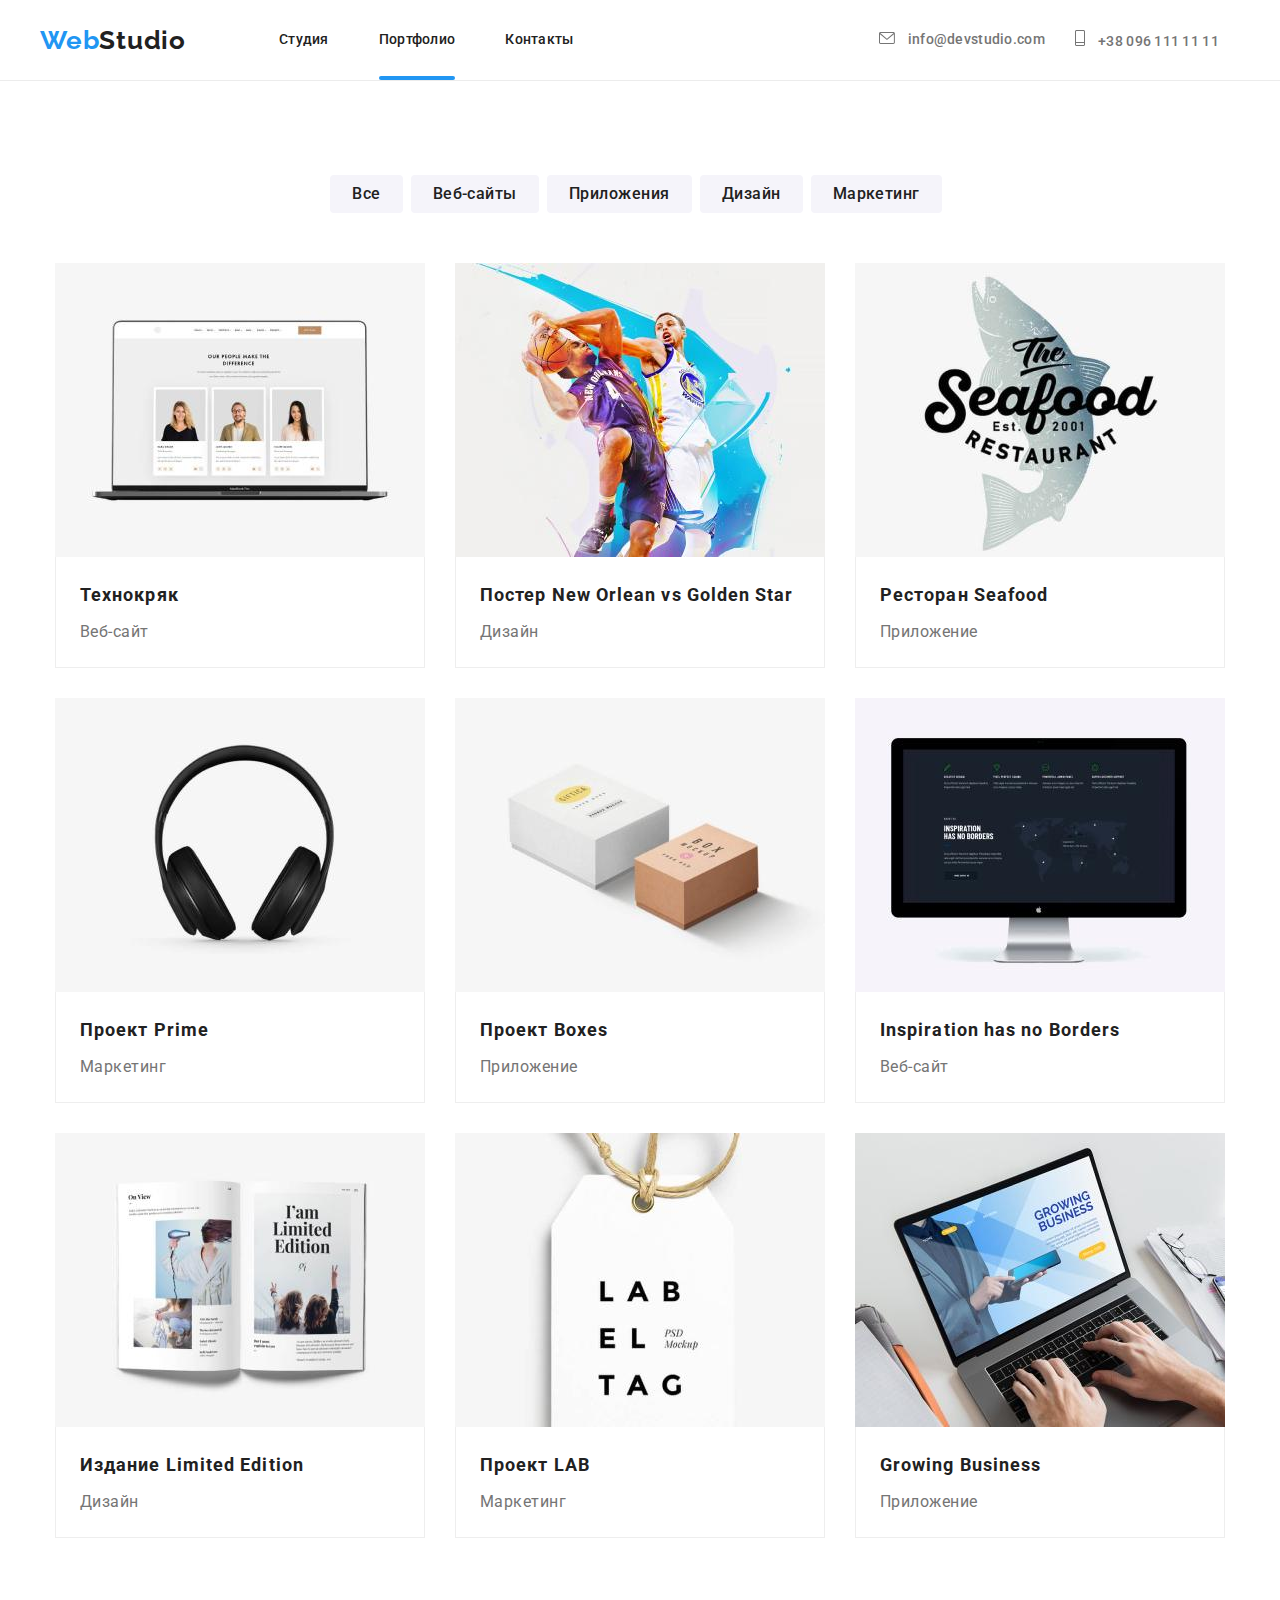
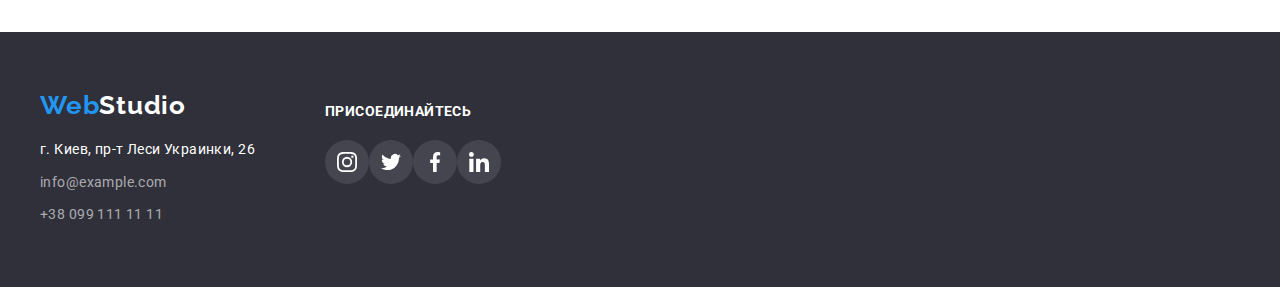
==== portfolio.html @ 4caee126 "10.05.2022" ====
<!DOCTYPE html>
<html lang="en">
  <head>
    <meta charset="UTF-8" />
    <meta http-equiv="X-UA-Compatible" content="IE=edge" />
    <meta name="viewport" content="width=device-width, initial-scale=1.0" />
    <title>Портфолио</title>
    <link
      href="https://fonts.googleapis.com/css2?family=Roboto:wght@400;500;700;900&display=swap"
      rel="stylesheet"
    />
    <link
      href="https://fonts.googleapis.com/css2?family=Raleway:wght@700&display=swap"
      rel="stylesheet"
    />
    <link rel="stylesheet" href="https://github.com/sindresorhus/modern-normalize/blob/main/modern-normalize.css">
    <link rel="stylesheet" href="./css/styles.css" />
  </head>
  <body>

    <!--Шапка сайту-->
    
    <header class="header">
      <div class="container head">
        <nav class="navigation-head">
          <a href="./index.html" class="logo"
            ><span class="logo-web">Web</span>Studio</a
          >
          <ul class="navigation">
            <li><a href="./index.html" class="link">Студия</a></li>
            <li><a href="./portfolio.html" class="link link-current">Портфолио</a></li>
            <li><a href=" " class="link">Контакты</a></li>
          </ul>
        </nav>
        <ul class="contact-data">
          <li class="mail-tel">
            <a href="mailto:info@devstudio.com" class="site-contacts">
              <svg class="icon-mail" width="16px" height="12px">
                <use href="./images/symbol-defs.svg#icon-mail" class="mail"></use>
              </svg>
              info@devstudio.com</a>
          </li>
          <li class="mail-tel">
            <a href="tel:++380961111111" class="site-contacts">
              <svg class="icon-tel" width="10px" height="16px">
              <use href="./images/symbol-defs.svg#icon-telephone" class="tel"></use>
            </svg>
            +38 096 111 11 11</a
            >
          </li>
        </ul>
      </div>
    </header>
 
    <!--основна частина-->
    <main>
      <section class="filters">
        <div class="container">
          <ul class="buttons">
            <li><button type="button" class="button-p">Все</button></li>
            <li><button type="button" class="button-p">Веб-сайты</button></li>
            <li><button type="button" class="button-p">Приложения</button></li>
            <li><button type="button" class="button-p">Дизайн</button></li>
            <li><button type="button" class="button-p">Маркетинг</button></li>
          </ul>
          <ul class="projects">
            <li class="card-project">
              <div class="card-side">
                <div class="variant">
                  <div class="overlay">
                    <p class="text">
                      Ресурс предлагает комплексные предложения с разным уровнем функционала и сервисов. Все это позволит посетителю
                      получить исчерпывающие сведения о компании или частном лице.
                    </p>
                  </div>
                  <img 
                     src="./images/laptop.jpg"
                     alt="ноутбук"
                     width="370"
                     height="294"
                   />
                 </div>
              <div class="project-text">
                <h2 class="projects-name">Технокряк</h2>
                <p class="projects-type">Веб-сайт</p>
              </div>
              </div>
            </li>
            <li class="card-project"> 
              <div class="variant">
                 <div class="overlay">
                    <p class="text">
                      Ресурс предлагает комплексные предложения с разным уровнем функционала и сервисов. Все это позволит посетителю
                      получить исчерпывающие сведения о компании или частном лице.
                    </p>
                  </div>    
                <img src="./images/people.jpg" alt="баскетболісти" width="370" height="294" />
              </div>
                 
                <div class="project-text">
                <h2 class="projects-name">Постер New Orlean vs Golden Star</h2>
                <p class="projects-type">Дизайн</p>
              </div>
            </li>
            <li class="card-project">
              <div class="variant">
                <div class="overlay">
                  <p class="text">
                    Ресурс предлагает комплексные предложения с разным уровнем функционала и сервисов. Все это позволит посетителю
                    получить исчерпывающие сведения о компании или частном лице.
                  </p>
                </div>
              <img
                src="./images/name.jpg"
                alt="назва"
                width="370"
                height="294"
              />
              </div>
              <div class="project-text">
                <h2 class="projects-name">Ресторан Seafood</h2>
                <p class="projects-type">Приложение</p>
              </div>
            </li>
            <li class="card-project">
              <div class="variant">
                <div class="overlay">
                  <p class="text">
                    Ресурс предлагает комплексные предложения с разным уровнем функционала и сервисов. Все это позволит посетителю
                    получить исчерпывающие сведения о компании или частном лице.
                  </p>
                </div>
              <img
                src="./images/headers.jpg"
                alt="навушники"
                width="370"
                height="294"
              /></div>
              <div class="project-text">
                <h2 class="projects-name">Проект Prime</h2>
                <p class="projects-type">Маркетинг</p>
              </div>
            </li>
            <li class="card-project">
              <div class="variant">
                <div class="overlay">
                  <p class="text">
                    Ресурс предлагает комплексные предложения с разным уровнем функционала и сервисов. Все это позволит посетителю
                    получить исчерпывающие сведения о компании или частном лице.
                  </p>
                </div>
              <img
                src="./images/boxes.jpg"
                alt="коробки"
                width="370"
                height="294"
              /></div>
              <div class="project-text">
                <h2 class="projects-name">Проект Boxes</h2>
                <p class="projects-type">Приложение</p>
              </div>
            </li>
            <li class="card-project">
              <div class="variant">
                <div class="overlay">
                  <p class="text">
                    Ресурс предлагает комплексные предложения с разным уровнем функционала и сервисов. Все это позволит посетителю
                    получить исчерпывающие сведения о компании или частном лице.
                  </p>
                </div>
              <img
                src="./images/screen.jpg"
                alt="монітор"
                width="370"
                height="294"
              />
              </div>
              <div class="project-text">
                <h2 class="projects-name" lang="eng">
                  Inspiration has no Borders
                </h2>
                <p class="projects-type">Веб-сайт</p>
              </div>
            </li>
            <li class="card-project">
              <div class="variant">
                <div class="overlay">
                  <p class="text">
                    Ресурс предлагает комплексные предложения с разным уровнем функционала и сервисов. Все это позволит посетителю
                    получить исчерпывающие сведения о компании или частном лице.
                  </p>
                </div>
              <img
                src="./images/book.jpg"
                alt="книжка"
                width="370"
                height="294"
              /></div>
              <div class="project-text">
                <h2 class="projects-name">Издание Limited Edition</h2>
                <p class="projects-type">Дизайн</p>
              </div>
            </li>
            <li class="card-project">
              <div class="variant">
                <div class="overlay">
                  <p class="text">
                    Ресурс предлагает комплексные предложения с разным уровнем функционала и сервисов. Все это позволит посетителю
                    получить исчерпывающие сведения о компании или частном лице.
                  </p>
                </div>
              <img
                src="./images/label.jpg"
                alt="емблема"
                width="370"
                height="294"
              /></div>
              <div class="project-text">
                <h2 class="projects-name">Проект LAB</h2>
                <p class="projects-type">Маркетинг</p>
              </div>
            </li>
            <li class="card-project">
              <div class="variant">
                <div class="overlay">
                  <p class="text">
                    Ресурс предлагает комплексные предложения с разным уровнем функционала и сервисов. Все это позволит посетителю
                    получить исчерпывающие сведения о компании или частном лице.
                  </p>
                </div>
              <img
                src="./images/hands.jpg"
                alt="руки на науті"
                width="370"
                height="294"
              /></div>
              <div class="project-text">
                <h2 class="projects-name" lang="eng">Growing Business</h2>
                <p class="projects-type">Приложение</p>
              </div>
            </li>
          </ul>
        </div>
      </section>
    </main>

    <!--Футер-->
    <footer>
      <section class="contact">
          <div class="container">
            <div class="lacate">
          <a href="./index.html" class="logo"
          ><span class="logo-web">Web</span>Studio</a
        >
        <address>
          <ul>
            <li class="address">
              <a
                href="https://www.google.com/maps/place/%D0%B1%D1%83%D0%BB%D1%8C%D0%B2%D0%B0%D1%80+%D0%9B%D0%B5%D1%81%D1%96+%D0%A3%D0%BA%D1%80%D0%B0%D1%97%D0%BD%D0%BA%D0%B8,+26,+%D0%9A%D0%B8%D1%97%D0%B2,+02000/@50.4265807,30.5361971,17z/data=!4m5!3m4!1s0x40d4cf0e033ecbe9:0x57a4dffefec77da0!8m2!3d50.4265807!4d30.5383858"
                class="contact-footer"
                >г. Киев, пр-т Леси Украинки, 26</a
              >
            </li>
            <li class="address">
              <a href="mailto:info@example.com" class="contact-footer"
                >info@example.com</a
              >
            </li>
            <li class="address">
              <a href="tel:+380991111111" class="contact-footer"
                >+38 099 111 11 11</a
              >
            </li>
          </ul>
        </address>
            </div>
           <div class="social">
            <h3>Присоединайтесь</h3>  
            <ul class="social-link">
             <li class="instagram">
              <a href class="button-social">
                 <svg class="button-icon" width="20px" height="20px">
                   <use href="./images/symbol-defs.svg#icon-instagram"
                   ></use>
                 </svg>
                </a>
              </li>
             <li class="twitter">
              <a href class="button-social">
                <svg class="button-icon" width="20px" height="20px">
                  <use href="./images/symbol-defs.svg#icon-twitter"></use>
                </svg>
                </a>
             </li>
             <li class="facebook">
              <a href class="button-social">
                <svg class="button-icon" width="20px" height="20px">
                  <use href="./images/symbol-defs.svg#icon-facebook"></use>
                </svg>
                </a>
             </li>
             <li class="linkedin">
               <a href class="button-social">
                 <svg class="button-icon" width="20px" height="20px">
                   <use href="./images/symbol-defs.svg#icon-linkedin"></use>
                 </svg>
                </a>
            </li>
            </ul>
           </div>
          </div>
      </section>  
    </footer>
  </body>
</html>
---- css/styles.css ----
::after,
::before {
  box-sizing: border-box;
}

:root {
  --primery-texy-color: #212121;
  --secondary-text-color: #757575;
  --hover-text-color: #2196f3;
  --absolut-white-header: #ffffff;
  --title-footer-dark: #2f303a;
  --mine-fone-color: #e5e5e5;
  --team-button-color: #f5f4fa;
  --contact-data-color: rgba(255, 255, 255, 0.6);
}

body {
  font-family: Roboto, sans-serif;
  color: var(--primery-texy-color);
  background-color: var(--mine-fone-color);
  margin: 0;
}

li {
  list-style-type: none;
}

.header {
  display: block;
  border-bottom: 1px solid #ececec;
}

/*оформлення тексту навігаційних кнопок*/
.navigation {
  display: flex;
  margin-left: 93px;
  font-weight: 500;
  font-size: 14px;
  line-height: 1;
  letter-spacing: 0.02em;
}

.navigation .link {
  position: relative;
  display: block;
  padding: 32px 0px;
}

.link-current::after {
  display: block;
  content: "";
  position: absolute;
  bottom: 0;
  left: 0;
  width: 100%;
  height: 4px;
  background-color: var(--hover-text-color);
  border-radius: 2px;
  transition: background-color 250ms cubic-bezier(0.4, 0, 0.2, 1);
}

.contact-data {
  display: flex;
  margin-left: 305px;
  align-items: center;
}

.navigation-head {
  display: flex;
  align-items: center;
}

.header .container {
  display: flex;
  align-items: center;
  background-color: var(--absolut-white-header);
}

.images {
  display: flex;
  justify-content: center;
}

.images li {
  margin-right: 30px;
}
.images li :last-child {
  margin-right: 0px;
}

.navigation li {
  margin-right: 50px;
}

.contact-data li {
  margin-right: 30px;
}

.navigation :last-child,
.contact-data :last-child,
.images :last-child {
  margin-right: 0px;
}

/*----робимо інший бік карточки ----*/
.variant {
  position: relative;
}

.overlay {
  position: absolute;
  top: 0;
  left: 0;
  width: 370px;
  height: 294px;
  color: var(--absolut-white-header);
  background-color: rgba(33, 150, 243, 0.9);
  transform: translateY(100%);
  transition: transform 250ms cubic-bezier(0.4, 0, 0.2, 1);
}

.variant {
  overflow: hidden;
  transition: color 2250ms cubic-bezier(0.4, 0, 0.2, 1);
  overflow: hidden;
}

.card-project:hover .overlay {
  transform: translateY(0%);
}

.text {
  padding-left: 24px;
  padding-right: 24px;
  padding-top: 63px;
  text-align: justify;
  font-style: normal;
  font-weight: 400;
  font-size: 18px;
  line-height: 28px;
  letter-spacing: 0.03em;
}

.list-benefits p {
  color: var(--secondary-text-color);
  font-weight: 400;
  font-size: 14px;
  line-height: 1.71;
  letter-spacing: 0.03em;
}
.buttons {
  display: flex;
  justify-content: center;
  margin-bottom: 50px;
  transition: background-color 250ms cubic-bezier(0.4, 0, 0.2, 1);
}

.button-m:hover {
  background-color: var(--absolut-white-header);
  color: var(--hover-text-color);
}
.button-m {
  font-family: "Roboto", sans-serif;
  min-width: 200px;
  min-height: 50px;
  padding: 10px 32px;
  border: none;
  border-radius: 4px;
  text-align: center;
  cursor: pointer;
  background: var(--hover-text-color);
  color: var(--absolut-white-header);
  font-weight: 700;
  font-size: 16px;
  line-height: 1.6;
  letter-spacing: 0.06em;
  transition: color 250ms cubic-bezier(0.4, 0, 0.2, 1),
    background-color 250ms cubic-bezier(0.4, 0, 0.2, 1);
}

.buttons .button-p:last-child {
  margin-right: 8px;
}

.button-p {
  font-family: "Roboto", sans-serif;
  padding: 6px 22px;
  border-radius: 4px;
  border-width: 0;
  cursor: pointer;
  background: var(--team-button-color);
  color: var(--primery-texy-color);
  font-weight: 500;
  font-size: 16px;
  line-height: 1.62;
  text-align: center;
  letter-spacing: 0.03em;
  transition: color 250ms cubic-bezier(0.4, 0, 0.2, 1),
    background-color 250ms cubic-bezier(0.4, 0, 0.2, 1);
}

.button-p:focus,
.button-p:hover {
  color: var(--absolut-white-header);
  background-color: var(--hover-text-color);
  box-shadow: 0px 1px 3px rgba(0, 0, 0, 0.12), 0px 1px 1px rgba(0, 0, 0, 0.14),
    0px 2px 1px rgba(0, 0, 0, 0.2);
  border-radius: 0px 0px 4px 4px;
}

.link-current,
.link:focus,
.link:hover,
.site-contacts:hover,
.site-contacts:focus {
  color: var(--hover-text-color);
}

.link {
  color: var(--primery-texy-color);
  font-style: normal;
  font-weight: 500;
  font-size: 14px;
  line-height: 1.14;
  letter-spacing: 0.02em;
  transition: color 250ms cubic-bezier(0.4, 0, 0.2, 1);
}

a {
  text-decoration: none;
}
.card-project {
  display: block;
  width: 370px;
  margin-left: 30px;
  margin-bottom: 30px;
}

.cards-team {
  width: 270px;
  height: 428px;
  background-color: var(--absolut-white-header);
  box-shadow: 0px 1px 3px rgba(0, 0, 0, 0.12), 0px 1px 1px rgba(0, 0, 0, 0.14),
    0px 2px 1px rgba(0, 0, 0, 0.2);
  border-radius: 0px 0px 4px 4px;
}

.logo {
  color: var(--primery-texy-color);
  font-family: "Raleway";
  font-weight: 700;
  font-size: 26px;
  line-height: 1;
  letter-spacing: 0.03em;
}

/*оформлення першої частини логотипу*/
.logo-web {
  color: var(--hover-text-color);
}

.hero {
  padding-bottom: 30px;
  color: var(--absolut-white-header);
  text-transform: uppercase;
  font-weight: 900;
  font-size: 44px;
  line-height: 1.36;
  letter-spacing: 0.06em;
}

.section-title {
  margin-bottom: 50px;
  margin-top: 0px;
  font-weight: 700;
  font-size: 36px;
  line-height: 1.16;
  letter-spacing: 0.03em;
  text-align: center;
}
.section-team,
.section-benefits {
  padding: 94px 0px;
  align-content: center;
}
.section-team {
  background-color: var(--team-button-color);
}

.section-work {
  padding-bottom: 94px;
  align-content: center;
}
ul,
h1,
h3,
p {
  margin: 0;
  padding: 0;
}

.mail-tel {
  display: flex;
}

.icon-mail,
.icon-tel
 {
  fill: #757575;
  padding-right: 10px;
  transition: fill 250ms cubic-bezier(0.4, 0, 0.2, 1);
}

.site-contacts:hover .icon-mail,
.site-contacts:hover .icon-tel,
.site-contacts:focus .icon-mail,
.site-contacts:focus .icon-tel {
  fill: var(--hover-text-color)
  
}



.car-list {
  width: 270px;
}
.car-list:first-child {
  margin-left: 0px;
}

.section-hero {
  background-size: 1600px 600px;
  background-repeat: no-repeat;
  background-position: 50%;
  background-image: linear-gradient(
    to right,
    rgba(47, 48, 58, 0.4),
    rgba(47, 48, 58, 0.4)
  );
  background-image: url(../images/hero.svg);
}

.icon-benefits {
  width: 70px;
  height: 70px;
  display: block;
  background-repeat: no-repeat;
  background-size: contain;
}

.four {
  display: flex;
  width: 270px;
  height: 120px;
  background-color: var(--team-button-color);
  margin-bottom: 30px;
  border-radius: 4px;
  align-items: center;
  justify-content: center;
}

.car-list {
  margin-left: 30px;
}

.list-benefits {
  display: flex;
  justify-content: center;
}

.list-benefits h3 {
  margin-bottom: 10px;
  font-weight: 700;
  font-size: 14px;
  line-height: 16px;
  letter-spacing: 0.03em;
  text-transform: uppercase;
}
.p {
  color: var(--secondary-text-color);
  font-weight: 700;
  font-size: 36px;
  line-height: 1.71;
  letter-spacing: 0.03em;
}
.personal {
  display: flex;
  justify-content: center;
}

.personal .cards-team + .cards-team {
  margin-left: 30px;
}

.name {
  margin-bottom: 10px;
  text-align: center;
  font-weight: 500;
  font-size: 16px;
  line-height: 1.18;
  letter-spacing: 0.03em;
}

.position {
  margin-bottom: 16px;
  color: var(--secondary-text-color);
  text-align: center;
  font-size: 16px;
  line-height: 1.18;
  letter-spacing: 0.03em;
}
.text-team {
  padding: 30px 0px;
}
.projects {
  display: flex;
  flex-wrap: wrap;
  justify-content: center;
}

.projects-name {
  margin: 0px;
  font-weight: 700;
  font-size: 18px;
  line-height: 2;
  letter-spacing: 0.06em;
  text-align: left;
}

.projects-type {
  padding: 4px 0px 0px 0px;
  color: var(--secondary-text-color);
  font-weight: 400;
  font-size: 16px;
  line-height: 1.87;
  letter-spacing: 0.03em;
}

.project-text {
  width: 320px;
  padding: 20px 24px;
  border-left: 1px solid #eee;
  border-right: 1px solid #eee;
  border-bottom: 1px solid #eee;
}

.card-project img {
  display: block;
}

.card-project:hover {
  box-shadow: 0px 1px 1px rgba(0, 0, 0, 0.12), 0px 4px 4px rgba(0, 0, 0, 0.06),
    1px 4px 6px rgba(0, 0, 0, 0.16);
  border-radius: 0px 0px 4px 4px;
}

address {
  margin-top: 20px;
}

.address {
  margin-bottom: 9px;
}
.address:last-child {
  margin-bottom: 0px;
}
.address:first-child {
  color: var(--absolut-white-header);
}

.contact-footer {
  color: rgba(255, 255, 255, 0.6);
  font-weight: 400;
  font-style: normal;
  font-size: 14px;
  line-height: 1.71;
  letter-spacing: 0.03em;
}
[href*="https"] {
  color: var(--absolut-white-header);
}

footer .logo {
  color: var(--absolut-white-header);
}
footer {
  padding: 60px 0px;
}

.site-contacts {
  color: var(--secondary-text-color);
  font-weight: 500;
  font-size: 14px;
  line-height: 1.14;
  letter-spacing: 0.02em;
  align-items: center;
}

.filters {
  padding-top: 94px;
  padding-bottom: 94px;
}

.container {
  width: 1200px;
  margin-left: auto;
  margin-right: auto;
  padding-left: 15px;
  padding-right: 15px;
}

.section-hero,/* - залишити темний фон в секції герой*/
footer {
  background-color: var(--title-footer-dark);
}

.header,
.benefits,
.wtahwedo,
main {
  background-color: var(--absolut-white-header);
}

.section-hero {
  text-align: center;
  padding-top: 215px;
  padding-bottom: 185px;
}

ul.projects {
  margin-bottom: -30px;
  margin-left: -30px;
}

.contact-links {
  margin-top: 20px;
}

.contact .container {
  display: flex;
}

.locate,
.social {
  margin-left: 70px;
}

.social-link,
.social-link-gray {
  display: flex;
  justify-content: center;
  align-items: center;
}

.social h3 {
  color: var(--absolut-white-header);
  font-style: normal;
  font-weight: 700;
  font-size: 14px;
  line-height: 1.14;
  letter-spacing: 0.03em;
  text-transform: uppercase;
  margin-bottom: 20px;
}

.social {
  padding-top: 12px;
}
.button-social {
  background-color: rgba(255, 255, 255, 0.1);
  transition: background-color 250ms cubic-bezier(0.4, 0, 0.2, 1);
  transition: fill 250ms cubic-bezier(0.4, 0, 0.2, 1);
}

.button-social-gray:hover,
.button-social:hover,
.button-social-gray:focus,
.button-social:focus {
  color: var(--absolut-white-header);
  background-color: var(--hover-text-color);
  fill: var(--absolut-white-header);
}

.button-social-gray:focus .svg-gray {
  fill: var(--absolut-white-header);
}

.button-social-gray,
.button-social {
  display: flex;
  padding: 0px;
  width: 44px;
  height: 44px;
  align-items: center;
  justify-content: center;
  border-radius: 50%;
  border: none;
  transition: background-color 250ms cubic-bezier(0.4, 0, 0.2, 1);
}

.button-social-gray .svg-gray {
  fill: rgba(175, 177, 184, 1);
}
.button-social-gray:hover .svg-gray {
  fill: var(--absolut-white-header);
}

.icon-gray,
.icon {
  margin-right: 10px;
}

.icon-gray:last-child,
.icon:last-child {
  margin-right: 0px;
}

.button-icon {
  background-repeat: no-repeat;
  background-position: 50%;
  background-size: contain;
  vertical-align: middle;
}

.button-part {
  justify-content: center;
  align-items: center;
  padding: 16px 32px;
  background-repeat: no-repeat;
  background-position: 50%;
  background-size: contain;
  fill: rgba(175, 177, 184, 1);
  transition: fill 250ms cubic-bezier(0.4, 0, 0.2, 1);
}

.button-part:hover,
.partners-button:hover {
  fill: #03a9f4;
  border-color: var(--hover-text-color);
}

.partners-button:focus .button-part {
  fill: #03a9f4;
}

.partners-button:focus {
  border-color: var(--hover-text-color);
}

.partners {
  padding-bottom: 94px;
  padding-top: 94px;
}

.our-partners {
  display: flex;
  justify-content: center;
  align-items: center;
}

.partners-button {
  display: flex;
  align-items: center;
  justify-content: center;
  border: solid 1px var(--primery-texy-color);
  border-radius: 4px;
  border-color: rgba(0, 0, 0, 0.25);
  background-color: var(--absolut-white-header);
  transition: border-color 250ms cubic-bezier(0.4, 0, 0.2, 1);
}

.partners-list {
  width: 170px;
  height: 92px;
  margin-right: 30px;
}

.partners-list:last-child {
  margin-right: 0px;
}

.partners .container h2 {
  margin-top: 0px;
  margin-bottom: 50px;
  font-style: Bold;
  font-size: 36px;
  line-height: 42px;
  text-align: center;
}

.backdrop {
  position: fixed;
  top: 0;
  left: 0;
  width: 100%;
  height: 100%;
  background-color: rgba(0, 0, 0, 0.1);
  opacity: 1;
  transition: opacity 250ms cubic-bezier(0.4, 0, 0.2, 1);
}

.backdrop.is-hidden {
  opacity: 0;
  pointer-events: none;
}

.backdrop.is-hidden .modal {
  transform: translate(-50%, -50%) scale(0.9);
}

.modal {
  position: absolute;
  width: 528px;
  height: 581px;
  top: 50%;
  left: 50%;
  background: #ffffff;
  box-shadow: 0px 1px 3px rgba(0, 0, 0, 0.12), 0px 1px 1px rgba(0, 0, 0, 0.14),
    0px 2px 1px rgba(0, 0, 0, 0.2);
  border-radius: 4px;
  transform: translate(-50%, -50%) scale(1);
  transition: transform 250ms cubic-bezier(0.4, 0, 0.2, 1);
}

.round-button {
  display: block;
  position: absolute;
  content: "";
  top: 8px;
  right: 8px;
  padding: 0%;
  margin: 0%;
  width: 30px;
  height: 30px;
  border-radius: 50%;
  border: solid 1px rgba(0, 0, 0, 0.1);
  background-color: #ffffff;
}

.cross {
  background-repeat: no-repeat;
  background-position: 50%;
  background-size: contain;
  vertical-align: middle;
  fill: #757575;
  transition: color 250ms cubic-bezier(0.4, 0, 0.2, 1);
}
/*
.round-button:hover .cross {
  color: var(--hover-text-color)
}*/

.images li {
  position: relative;
  width: 370px;
  height: 294px;
}

.image-name {
  display: block;
  content: "";
  width: 100%;
  height: 70px;
  position: absolute;
  bottom: 0;
  left: 0;
  background: rgba(47, 48, 58, 0.8);
}

.image-text {
  padding-top: 27px;
  font-weight: 700;
  font-size: 14px;
  line-height: 16px;
  text-align: center;
  letter-spacing: 0.03em;
  text-transform: uppercase;
  color: var(--absolut-white-header);
}
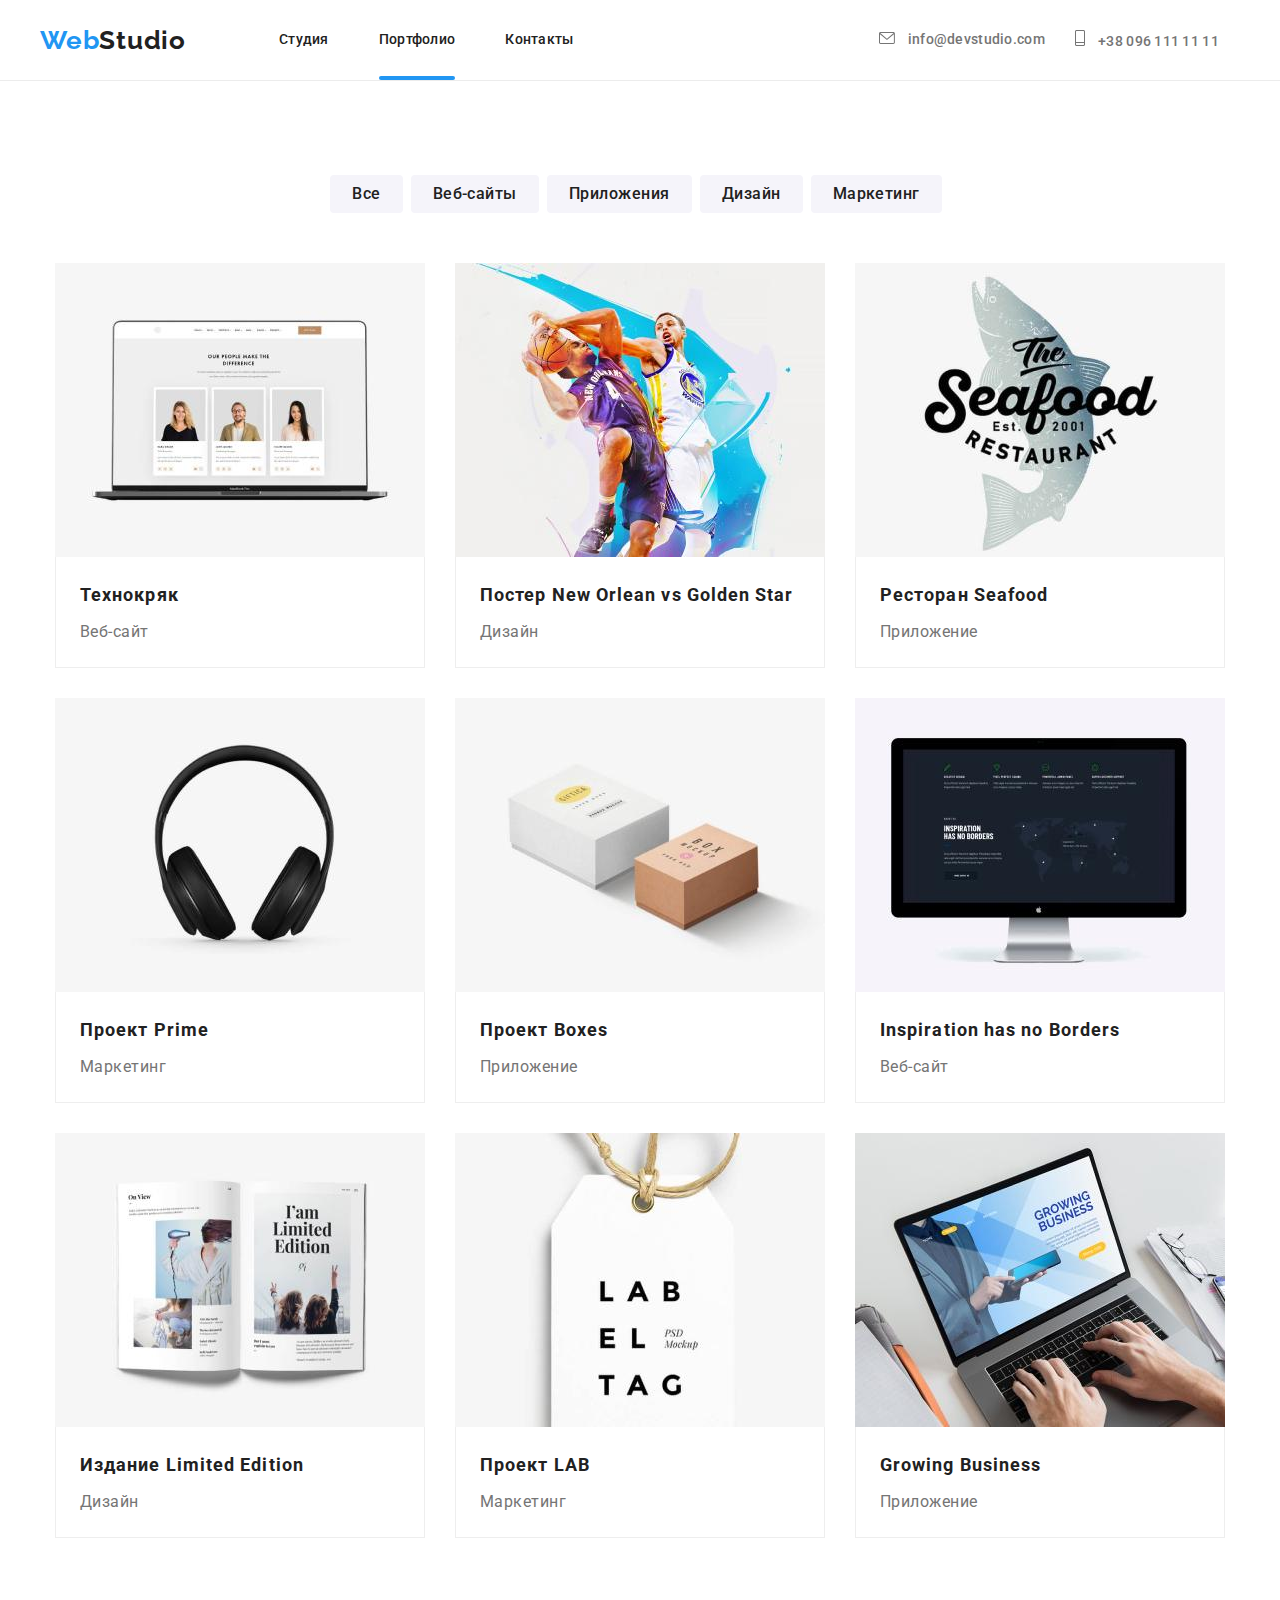
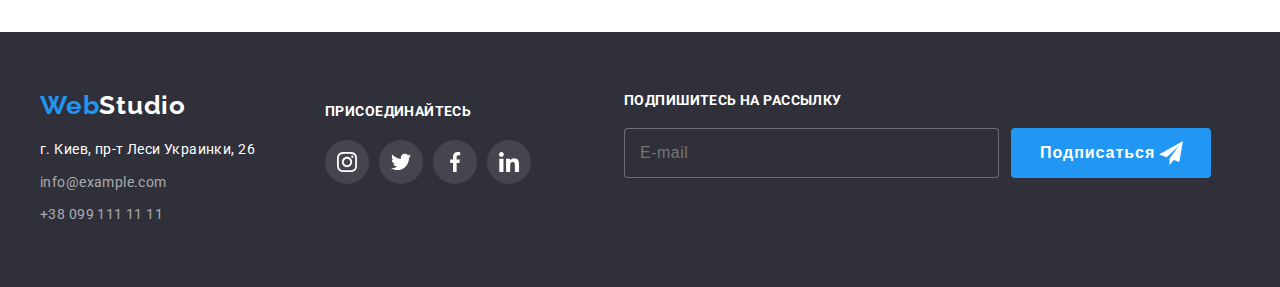
==== commit ae0b5529: "14.05.2022" ====
--- a/portfolio.html
+++ b/portfolio.html
@@ -18,8 +18,7 @@
   </head>
   <body>
 
-    <!--Шапка сайту-->
-    
+    <!--Шапка сайту-->    
     <header class="header">
       <div class="container head">
         <nav class="navigation-head">
@@ -247,69 +246,74 @@
     <!--Футер-->
     <footer>
       <section class="contact">
-          <div class="container">
-            <div class="lacate">
-          <a href="./index.html" class="logo"
-          ><span class="logo-web">Web</span>Studio</a
-        >
-        <address>
-          <ul>
-            <li class="address">
-              <a
-                href="https://www.google.com/maps/place/%D0%B1%D1%83%D0%BB%D1%8C%D0%B2%D0%B0%D1%80+%D0%9B%D0%B5%D1%81%D1%96+%D0%A3%D0%BA%D1%80%D0%B0%D1%97%D0%BD%D0%BA%D0%B8,+26,+%D0%9A%D0%B8%D1%97%D0%B2,+02000/@50.4265807,30.5361971,17z/data=!4m5!3m4!1s0x40d4cf0e033ecbe9:0x57a4dffefec77da0!8m2!3d50.4265807!4d30.5383858"
-                class="contact-footer"
-                >г. Киев, пр-т Леси Украинки, 26</a
-              >
-            </li>
-            <li class="address">
-              <a href="mailto:info@example.com" class="contact-footer"
-                >info@example.com</a
-              >
-            </li>
-            <li class="address">
-              <a href="tel:+380991111111" class="contact-footer"
-                >+38 099 111 11 11</a
-              >
-            </li>
-          </ul>
-        </address>
-            </div>
-           <div class="social">
-            <h3>Присоединайтесь</h3>  
+        <div class="container">
+          <div class="lacate">
+            <a href="./index.html" class="logo"><span class="logo-web">Web</span>Studio</a>
+            <address>
+              <ul>
+                <li class="address">
+                  <a href="https://www.google.com/maps/place/%D0%B1%D1%83%D0%BB%D1%8C%D0%B2%D0%B0%D1%80+%D0%9B%D0%B5%D1%81%D1%96+%D0%A3%D0%BA%D1%80%D0%B0%D1%97%D0%BD%D0%BA%D0%B8,+26,+%D0%9A%D0%B8%D1%97%D0%B2,+02000/@50.4265807,30.5361971,17z/data=!4m5!3m4!1s0x40d4cf0e033ecbe9:0x57a4dffefec77da0!8m2!3d50.4265807!4d30.5383858"
+                    class="contact-footer">г. Киев, пр-т Леси Украинки, 26</a>
+                </li>
+                <li class="address">
+                  <a href="mailto:info@example.com" class="contact-footer">info@example.com</a>
+                </li>
+                <li class="address">
+                  <a href="tel:+380991111111" class="contact-footer">+38 099 111 11 11</a>
+                </li>
+              </ul>
+            </address>
+          </div>
+          <div class="social">
+            <h3>Присоединайтесь</h3>
             <ul class="social-link">
-             <li class="instagram">
-              <a href class="button-social">
-                 <svg class="button-icon" width="20px" height="20px">
-                   <use href="./images/symbol-defs.svg#icon-instagram"
-                   ></use>
-                 </svg>
+              <li class="icon">
+                <a href class="button-social">
+                  <svg class="button-icon" width="20px" height="20px">
+                    <use href="./images/symbol-defs.svg#icon-instagram"></use>
+                  </svg>
+                </a>
+                </button>
+              </li>
+              <li class="icon">
+                <a href class="button-social">
+                  <svg class="button-icon" width="20px" height="20px">
+                    <use href="./images/symbol-defs.svg#icon-twitter"></use>
+                  </svg>
                 </a>
               </li>
-             <li class="twitter">
-              <a href class="button-social">
-                <svg class="button-icon" width="20px" height="20px">
-                  <use href="./images/symbol-defs.svg#icon-twitter"></use>
+              <li class="icon">
+                <a href class="button-social">
+                  <svg class="button-icon" width="20px" height="20px">
+                    <use href="./images/symbol-defs.svg#icon-facebook"></use>
+                  </svg>
+                </a>
+              </li>
+              <li class="icon">
+                <a href class="button-social">
+                  <svg class="button-icon" width="20px" height="20px">
+                    <use href="./images/symbol-defs.svg#icon-linkedin"></use>
+                  </svg>
+                </a>
+              </li>
+            </ul>
+          </div>
+          <div class="add-me">
+            <h2 class="">Подпишитесь на рассылку</h2>
+            <div class="add-box">
+              <form action="js-add">
+                <label class="client-data" for="e-mail"></label>
+                <input class:="add-field" type="email" name="name" id="e-mail" placeholder="E-mail">
+              </form>
+              <button class="button-add" type="submit">
+                <p>Подписаться</p>
+                <svg class="flight-send" width="24px" height="24px">
+                  <use href="./images/symbol-defs.svg#flight-send"></use>
                 </svg>
-                </a>
-             </li>
-             <li class="facebook">
-              <a href class="button-social">
-                <svg class="button-icon" width="20px" height="20px">
-                  <use href="./images/symbol-defs.svg#icon-facebook"></use>
-                </svg>
-                </a>
-             </li>
-             <li class="linkedin">
-               <a href class="button-social">
-                 <svg class="button-icon" width="20px" height="20px">
-                   <use href="./images/symbol-defs.svg#icon-linkedin"></use>
-                 </svg>
-                </a>
-            </li>
-            </ul>
-           </div>
+            </div>
           </div>
-      </section>  
+        </div>
+      </section>
     </footer>
   </body>
 </html>--- a/css/styles.css
+++ b/css/styles.css
@@ -304,8 +304,7 @@
 }
 
 .icon-mail,
-.icon-tel
- {
+.icon-tel {
   fill: #757575;
   padding-right: 10px;
   transition: fill 250ms cubic-bezier(0.4, 0, 0.2, 1);
@@ -315,11 +314,8 @@
 .site-contacts:hover .icon-tel,
 .site-contacts:focus .icon-mail,
 .site-contacts:focus .icon-tel {
-  fill: var(--hover-text-color)
-  
-}
-
-
+  fill: var(--hover-text-color);
+}
 
 .car-list {
   width: 270px;
@@ -725,30 +721,28 @@
 .round-button {
   display: block;
   position: absolute;
-  content: "";
   top: 8px;
   right: 8px;
-  padding: 0%;
-  margin: 0%;
+  padding: 0px;
   width: 30px;
   height: 30px;
   border-radius: 50%;
   border: solid 1px rgba(0, 0, 0, 0.1);
   background-color: #ffffff;
+  cursor: pointer;
 }
 
 .cross {
+  vertical-align: middle;
   background-repeat: no-repeat;
-  background-position: 50%;
   background-size: contain;
-  vertical-align: middle;
   fill: #757575;
-  transition: color 250ms cubic-bezier(0.4, 0, 0.2, 1);
-}
-/*
+  transition: fill 250ms cubic-bezier(0.4, 0, 0.2, 1);
+}
+
 .round-button:hover .cross {
-  color: var(--hover-text-color)
-}*/
+  fill: var(--hover-text-color);
+}
 
 .images li {
   position: relative;
@@ -777,3 +771,251 @@
   text-transform: uppercase;
   color: var(--absolut-white-header);
 }
+
+.form-title {
+  padding-top: 40px;
+  padding-bottom: 12px;
+  margin: 0px;
+  font-weight: 700;
+  font-size: 20px;
+  line-height: 23px;
+  text-align: center;
+  letter-spacing: 0.03em;
+  color: var(--primery-texy-color);
+}
+
+.role-groupe {
+  position: absolute;
+  top: 75px;
+  left: 40px;
+  width: 448px;
+  height: 342px;
+}
+
+.role-groupe {
+  display: block;
+}
+
+.data-box {
+  position: relative;
+  margin-bottom: 10px;
+  height: 58px;
+}
+
+.data-box-feed {
+  position: relative;
+  margin-bottom: 10px;
+}
+
+.data-field input {
+  position: relative;
+}
+
+.icon-box {
+  position: absolute;
+  left: 15px;
+  bottom: 9px;
+  transition: fill 250ms cubic-bezier(0.4, 0, 0.2, 1);
+}
+
+input:hover + .icon-box,
+input:focus + .icon-box,
+.icon-box:hover {
+  fill: var(--hover-text-color);
+}
+
+.data-box input {
+  box-sizing: border-box;
+  width: 448px;
+  height: 40px;
+  border: 1px solid rgba(33, 33, 33, 0.2);
+  border-radius: 4px;
+  padding: 0px;
+  margin-top: 4px;
+  padding-left: 42px;
+  transition: border-color 250ms cubic-bezier(0.4, 0, 0.2, 1);
+}
+
+.feedback {
+  box-sizing: border-box;
+  width: 448px;
+  height: 120px;
+  border: 1px solid rgba(33, 33, 33, 0.2);
+  border-radius: 4px;
+  padding: 0px;
+  margin-top: 4px;
+  padding-left: 42px;
+  transition: border-color 250ms cubic-bezier(0.4, 0, 0.2, 1);
+  resize: none;
+  padding: 12px 16px;
+}
+
+.feedback::placeholder {
+  font-weight: 400;
+  font-size: 14px;
+  line-height: 16px;
+  letter-spacing: 0.01em;
+  color: rgba(117, 117, 117, 0.5);
+}
+
+.data-box input:hover,
+.feedback:hover,
+.data-box input:focus,
+.feedback:focus {
+  border-color: var(--hover-text-color);
+}
+
+.button-sub:hover,
+.button-sub:focus {
+  box-shadow: 0px 1px 1px rgba(0, 0, 0, 0.12), 0px 4px 4px rgba(0, 0, 0, 0.06),
+    1px 4px 6px rgba(0, 0, 0, 0.16);
+}
+
+.client-data {
+  width: auto;
+  font-weight: 400;
+  font-size: 12px;
+  line-height: 14px;
+  letter-spacing: 0.01em;
+  color: var(--secondary-text-color);
+}
+
+.button-sub {
+  position: absolute;
+  top: 495px;
+  left: 165px;
+  min-width: 200px;
+  min-height: 50px;
+  padding: 10px 55px;
+  cursor: pointer;
+  background-color: var(--hover-text-color);
+  border-radius: 4px;
+  border: 1px solid rgba(33, 33, 33, 0.2);
+}
+
+.button-sub p {
+  color: var(--absolut-white-header);
+  font-weight: 700;
+  font-size: 16px;
+  line-height: 30px;
+  letter-spacing: 0.06em;
+}
+
+.agreement-line {
+  display: block;
+  position: absolute;
+  bottom: 120px;
+  left: 52px;
+  width: auto;
+  align-items: center;
+  align-content: center;
+  margin-top: 10px;
+}
+
+.checkbox {
+  appearance: none;
+  position: absolute;
+  margin: 0px;
+}
+
+.icon-checkbox {
+  display: inline-block;
+  box-sizing: border-box;
+  margin: 0px;
+  margin-right: 8.38px;
+  width: 16px;
+  height: 15px;
+  border-radius: 4px;
+  border: solid 1px var(--primery-texy-color);
+  vertical-align: middle;
+}
+
+.checkbox:checked + .icon-checkbox {
+  display: inline-block;
+  background-color: var(--hover-text-color);
+  background-image: url(../images/icon\ check.svg);
+  background-size: contain;
+  background-origin: border-box;
+  border-color: var(--hover-text-color);
+}
+
+.agreement-text {
+  display: inline-block;
+  font-weight: 400;
+  font-size: 14px;
+  line-height: 24px;
+  letter-spacing: 0.03em;
+  color: var(--secondary-text-color);
+}
+
+.agreement-down {
+  text-decoration: underline;
+  color: var(--hover-text-color);
+}
+
+.add-me {
+  display: block;
+  margin-left: 93px;
+  width: auto;
+  height: 86px;
+}
+.add-box {
+  display: flex;
+}
+.add-me h2 {
+  display: block;
+  margin: 0px 0px 20px 0px;
+  font-weight: 700;
+  font-size: 14px;
+  line-height: 16px;
+  letter-spacing: 0.03em;
+  text-transform: uppercase;
+  color: var(--absolut-white-header);
+}
+
+.button-add {
+  position: relative;
+  display: flex;
+  width: 200px;
+  height: 50px;
+  background: #2196f3;
+  border-radius: 4px;
+  border: none;
+  margin-left: 12px;
+  cursor: pointer;
+  padding: 0px;
+}
+
+.button-add > p {
+  font-weight: 700;
+  font-size: 16px;
+  line-height: 30px;
+  align-items: center;
+  letter-spacing: 0.06em;
+  padding: 0px 0px 0px 29px;
+  align-self: center;
+  color: var(--absolut-white-header);
+}
+
+.flight-send {
+  position: absolute;
+  align-self: center;
+  right: 28px;
+
+  fill: var(--absolut-white-header);
+}
+
+.add-box input {
+  width: 358px;
+  height: 48px;
+  border: 1px solid rgba(255, 255, 255, 0.3);
+  border-radius: 4px;
+  background-color: var(--title-footer-dark);
+  color: var(--absolut-white-header);
+  font-weight: 400;
+  font-size: 16px;
+  line-height: 20px;
+  align-items: center;
+  letter-spacing: 0.03em;
+  padding: 0px 0px 0px 15px;
+}
